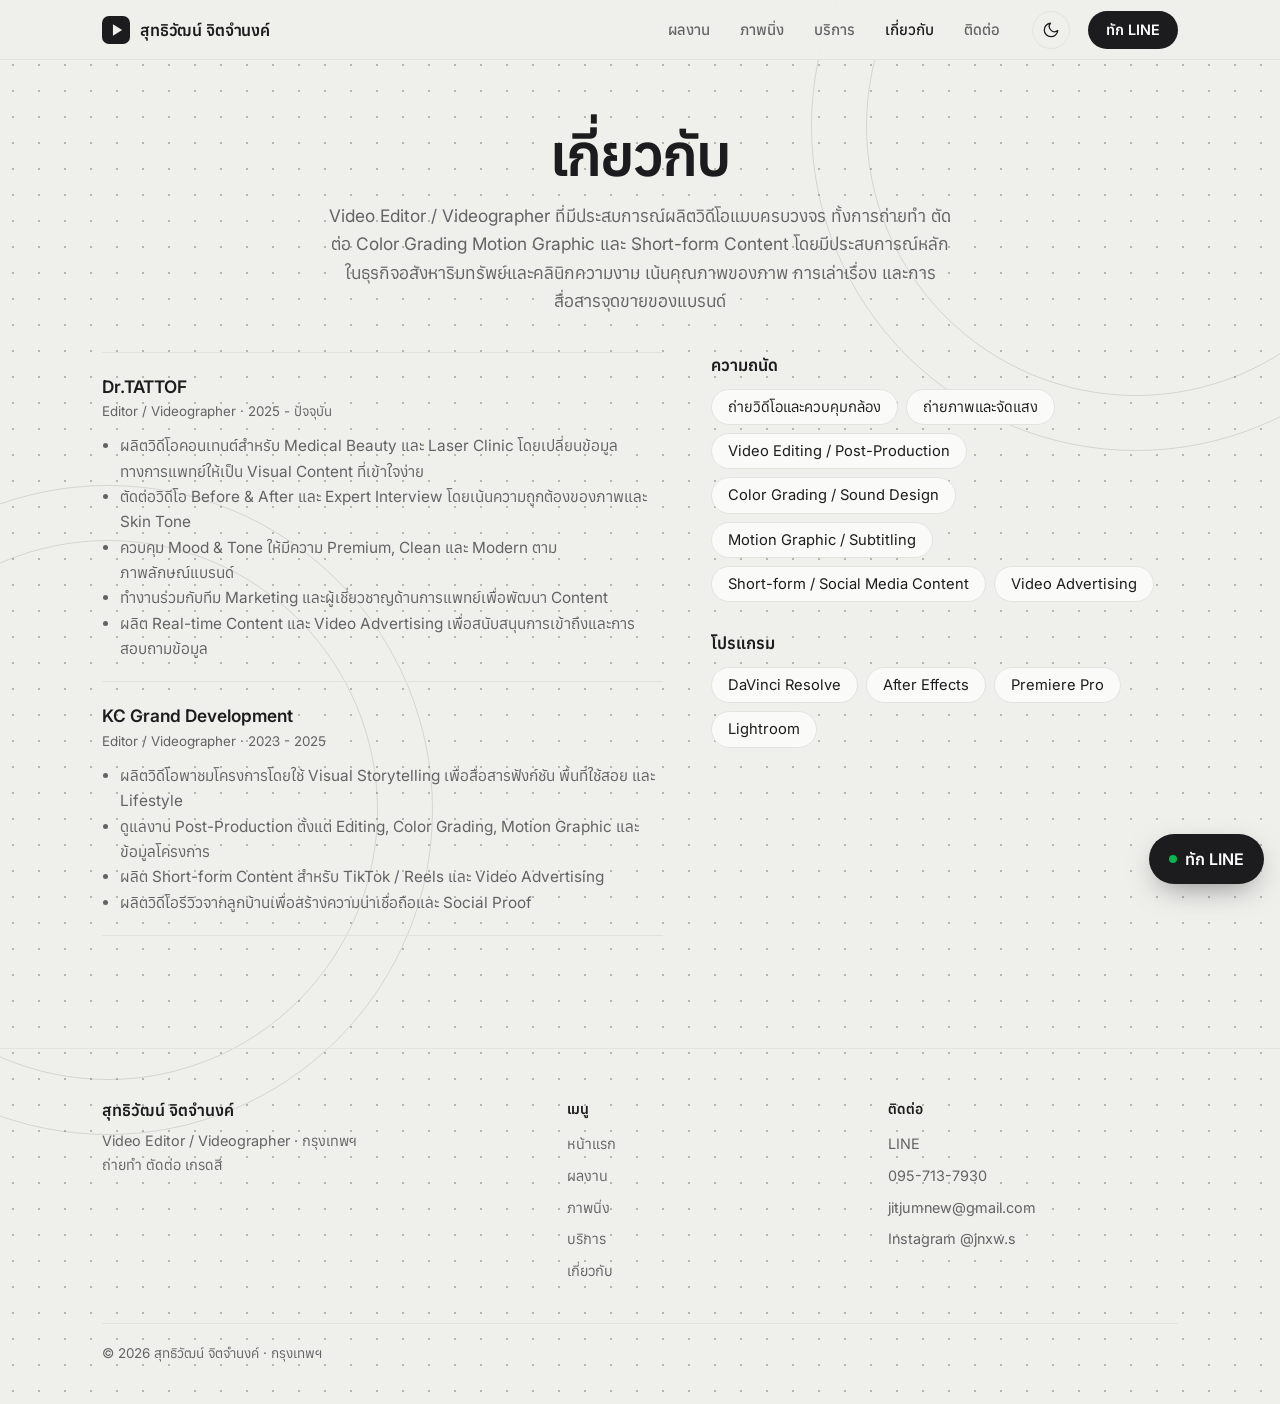
==== about.html @ de0fff1b "Add files via upload" ====
<!DOCTYPE html>
<html lang="th">
<head>
<meta charset="utf-8">
<script>(function(){try{var t=localStorage.getItem("jnew-theme");if(t!=="light"&&t!=="dark")t=matchMedia("(prefers-color-scheme:dark)").matches?"dark":"light";document.documentElement.setAttribute("data-theme",t)}catch(e){}})()</script>
<meta name="theme-color" content="#efefec">
<meta name="color-scheme" content="light dark">
<meta name="viewport" content="width=device-width, initial-scale=1, viewport-fit=cover">
<meta name="description" content="ประสบการณ์ทำงาน ความถนัด และโปรแกรมที่ใช้ของสุทธิวัฒน์ จิตจำนงค์ Video Editor / Videographer">
<link rel="canonical" href="https://jnewst.github.io/jnewst/about.html">
<meta property="og:type" content="website">
<meta property="og:locale" content="th_TH">
<meta property="og:site_name" content="สุทธิวัฒน์ จิตจำนงค์">
<meta property="og:title" content="เกี่ยวกับ | JNEW Portfolio">
<meta property="og:description" content="ประสบการณ์ ซอฟต์แวร์ และความถนัดของสุทธิวัฒน์ จิตจำนงค์">
<meta property="og:url" content="https://jnewst.github.io/jnewst/about.html">
<meta property="og:image" content="https://jnewst.github.io/jnewst/og-v3.jpg">
<meta property="og:image:width" content="1200">
<meta property="og:image:height" content="630">
<meta property="og:image:type" content="image/jpeg">
<meta property="og:image:alt" content="สุทธิวัฒน์ จิตจำนงค์ Video Editor / Videographer รับถ่ายทำ ตัดต่อ เกรดสี">
<meta name="twitter:card" content="summary_large_image">
<meta name="twitter:title" content="เกี่ยวกับ | JNEW Portfolio">
<meta name="twitter:description" content="ประสบการณ์ ซอฟต์แวร์ และความถนัดของสุทธิวัฒน์ จิตจำนงค์">
<meta name="twitter:image" content="https://jnewst.github.io/jnewst/og-v3.jpg">
<link rel="icon" href="data:image/svg+xml,%3Csvg xmlns='http://www.w3.org/2000/svg' viewBox='0 0 64 64'%3E%3Crect width='64' height='64' rx='14' fill='%230b0b0b'/%3E%3Cpolygon points='25,19 25,45 46,32' fill='%23fff'/%3E%3C/svg%3E">
<title>เกี่ยวกับ | JNEW Portfolio</title>
<link rel="stylesheet" href="https://fonts.googleapis.com/css2?family=Inter:wght@400;500;600;700&family=Anuphan:wght@300;400;500;600;700&display=swap">
<link rel="stylesheet" href="style.css?v=20261117-4">
</head>
<body>
<a class="skip" href="#main">ข้ามไปเนื้อหาหลัก</a>
<header class="top" id="top"><div class="bar"><a class="brand" href="index.html" aria-label="หน้าแรก"><svg viewBox="0 0 64 64" aria-hidden="true"><rect width="64" height="64" rx="16" fill="#0b0b0b"/><polygon points="25,19 25,45 46,32" fill="#fff"/></svg><span><b>สุทธิวัฒน์ จิตจำนงค์</b></span></a><nav id="menu" aria-label="เมนูหลัก"><a href="works.html">ผลงาน</a><a href="photos.html" id="navphotos">ภาพนิ่ง</a><a href="services.html">บริการ</a><a href="about.html" aria-current="page">เกี่ยวกับ</a><a href="contact.html">ติดต่อ</a></nav><button class="tgl" type="button" aria-label="เปลี่ยนเป็นโหมดมืด"><svg class="i-sun" viewBox="0 0 24 24" aria-hidden="true"><circle cx="12" cy="12" r="4"/><path d="M12 2v2M12 20v2M4.9 4.9l1.4 1.4M17.7 17.7l1.4 1.4M2 12h2M20 12h2M4.9 19.1l1.4-1.4M17.7 6.3l1.4-1.4"/></svg><svg class="i-moon" viewBox="0 0 24 24" aria-hidden="true"><path d="M21 12.8A9 9 0 1 1 11.2 3a7 7 0 0 0 9.8 9.8z"/></svg></button><a class="cta" href="https://line.me/ti/p/kPOHMV6HEb" target="_blank" rel="noopener">ทัก LINE</a><button class="mbtn" type="button" aria-label="เมนู" aria-expanded="false" aria-controls="menu"><i></i><i></i></button></div></header>
<main class="wrap" id="main">
<section class="pg">
  <h1 class="ph">เกี่ยวกับ</h1>
  <p class="sub">Video Editor / Videographer ที่มีประสบการณ์ผลิตวิดีโอแบบครบวงจร ทั้งการถ่ายทำ ตัดต่อ Color Grading Motion Graphic และ Short-form Content โดยมีประสบการณ์หลักในธุรกิจอสังหาริมทรัพย์และคลินิกความงาม เน้นคุณภาพของภาพ การเล่าเรื่อง และการสื่อสาร<span class="nw">จุดขายของแบรนด์</span></p>
  <div class="about">
    <div>
      <div class="job"><b>Dr.TATTOF</b><small>Editor / Videographer · 2025 - ปัจจุบัน</small>
        <ul><li>ผลิตวิดีโอคอนเทนต์สำหรับ Medical Beauty และ Laser Clinic โดยเปลี่ยนข้อมูลทางการแพทย์ให้เป็น Visual Content ที่เข้าใจง่าย</li><li>ตัดต่อวิดีโอ Before &amp; After และ Expert Interview โดยเน้นความถูกต้องของภาพและ Skin Tone</li><li>ควบคุม Mood &amp; Tone ให้มีความ Premium, Clean และ Modern ตาม<span class="nw">ภาพลักษณ์แบรนด์</span></li><li>ทำงานร่วมกับทีม Marketing และผู้เชี่ยวชาญด้านการแพทย์เพื่อพัฒนา Content</li><li>ผลิต Real-time Content และ Video Advertising เพื่อสนับสนุนการเข้าถึงและการสอบถามข้อมูล</li></ul></div>
      <div class="job"><b>KC Grand Development</b><small>Editor / Videographer · 2023 - 2025</small>
        <ul><li>ผลิตวิดีโอพาชมโครงการโดยใช้ Visual Storytelling เพื่อสื่อสารฟังก์ชัน พื้นที่ใช้สอย และ Lifestyle</li><li>ดูแลงาน Post-Production ตั้งแต่ Editing, Color Grading, Motion Graphic และข้อมูลโครงการ</li><li>ผลิต Short-form Content สำหรับ TikTok / Reels และ Video Advertising</li><li>ผลิตวิดีโอรีวิวจากลูกบ้านเพื่อสร้างความน่าเชื่อถือและ Social Proof</li></ul></div>
    </div>
    <div>
      <h3>ความถนัด</h3>
      <div class="tools"><span>ถ่ายวิดีโอและควบคุมกล้อง</span><span>ถ่ายภาพและจัดแสง</span><span>Video Editing / Post-Production</span><span>Color Grading / Sound Design</span><span>Motion Graphic / Subtitling</span><span>Short-form / Social Media Content</span><span>Video Advertising</span></div>
      <h3>โปรแกรม</h3>
      <div class="tools"><span>DaVinci Resolve</span><span>After Effects</span><span>Premiere Pro</span><span>Lightroom</span></div>
    </div>
  </div>
</section>
</main>
<footer class="ft"><div class="wrap"><div class="fgrid"><div><b>สุทธิวัฒน์ จิตจำนงค์</b><p>Video Editor / Videographer · กรุงเทพฯ<br>ถ่ายทำ ตัดต่อ เกรดสี</p></div><div><h4>เมนู</h4><a href="index.html">หน้าแรก</a><a href="works.html">ผลงาน</a><a href="photos.html">ภาพนิ่ง</a><a href="services.html">บริการ</a><a href="about.html">เกี่ยวกับ</a></div><div><h4>ติดต่อ</h4><a href="https://line.me/ti/p/kPOHMV6HEb" target="_blank" rel="noopener">LINE</a><a href="tel:+66957137930">095-713-7930</a><a href="mailto:jitjumnew@gmail.com">jitjumnew@gmail.com</a><a href="https://www.instagram.com/jnxw.s?psln=MWlkempwNTc1dDA4Mw==" target="_blank" rel="noopener">Instagram @jnxw.s</a></div></div><p class="fine">© 2026 สุทธิวัฒน์ จิตจำนงค์ · กรุงเทพฯ</p></div></footer>
<a class="linefab" href="https://line.me/ti/p/kPOHMV6HEb" target="_blank" rel="noopener" aria-label="ทักทาง LINE">ทัก LINE</a>
<script src="site.js?v=20261117-4"></script>
</body>
</html>
---- style.css ----
/* base + dialogs + cards (from original) */
.card .badge{position:absolute;right:8px;bottom:8px;z-index:1;font-size:.8rem;background:rgba(0,0,0,.6);border:1px solid rgba(255,255,255,.35);border-radius:99px;padding:1px 10px;color:#fff}
.adlg{position:fixed;inset:0;width:100vw;max-width:none;height:100vh;height:100dvh;max-height:none;margin:0;padding:0;border:0;border-radius:0;background:transparent;color:var(--ink);overflow:hidden;--ease:cubic-bezier(.32,.72,0,1)}
.adlg::backdrop{background:transparent}
.adlg .ablur{position:absolute;inset:0;background:rgba(11,11,11,.55);opacity:0;-webkit-backdrop-filter:blur(0);backdrop-filter:blur(0);transition:opacity .45s ease,-webkit-backdrop-filter .5s ease,backdrop-filter .5s ease}
.adlg.in .ablur{opacity:1;-webkit-backdrop-filter:blur(30px) saturate(1.3);backdrop-filter:blur(30px) saturate(1.3)}
.adlg .awrap{position:absolute;inset:0;display:flex;flex-direction:column;align-items:center;justify-content:center;gap:14px;padding:max(24px,env(safe-area-inset-top)) 12px 24px}
.adlg .ahead{text-align:center;color:#fff;max-width:92vw;opacity:0;transform:translateY(10px);transition:opacity .4s ease .12s,transform .55s var(--ease) .12s}
.adlg.in .ahead{opacity:1;transform:none}
.adlg .ahead b{display:block;font-size:1.5rem;font-weight:600;line-height:1.3;text-shadow:0 2px 16px #0009;overflow-wrap:anywhere}
.adlg .ahead small{display:block;color:#bdbdbd;font-size:.9rem}
.adlg .aslot{width:min(920px,92vw)}
.adlg .apanel{position:relative;overflow:hidden;border-radius:30px;background:rgba(32,32,32,.55);-webkit-backdrop-filter:blur(30px);backdrop-filter:blur(30px);border:1px solid rgba(255,255,255,.16);box-shadow:0 30px 80px -20px #000c,inset 0 1px 0 #ffffff30}
.adlg .apanel.fly{position:fixed;margin:0;transition:left .55s var(--ease),top .55s var(--ease),width .55s var(--ease),height .55s var(--ease),border-radius .55s var(--ease)}
.adlg .acover{position:absolute;inset:0;width:100%;height:100%;object-fit:cover;pointer-events:none;transition:opacity .45s ease}
.adlg.in .acover{opacity:0}
.adlg .agrid{position:relative;max-height:calc(100vh - 170px);max-height:calc(100dvh - 170px);overflow:auto;overscroll-behavior:contain;padding:16px;display:flex;flex-wrap:wrap;align-content:flex-start;gap:10px;--h:150px;opacity:0;transition:opacity .35s ease .2s}
.adlg.in .agrid{opacity:1}
@media(min-width:720px){.adlg .agrid{--h:210px}}
.adlg .agrid::after{content:"";flex:100 1 0}
.adlg .agrid button{padding:0;border:0;border-radius:14px;overflow:hidden;aspect-ratio:var(--r,1);flex:var(--r,1) 1 calc(var(--r,1)*var(--h,150px));min-width:0;cursor:pointer;background:#1c1c1c;opacity:0;transform:scale(.82);transition:opacity .4s ease,transform .55s var(--ease);transition-delay:calc(var(--i,0)*24ms + 240ms)}
.adlg.in .agrid button{opacity:1;transform:none}
.adlg.in .agrid button:hover{transform:scale(1.04);transition-delay:0s}
.adlg .agrid img{display:block;width:100%;height:100%;object-fit:cover}
.card.album:active{transform:scale(.97)}
.card:active{transform:scale(.97)}
.vdlg .apanel{width:100%;height:100%;background:#000}
.vdlg .vplayer{position:absolute;inset:0;opacity:0;transition:opacity .25s ease}
.vdlg.in .vplayer{opacity:1;transition:opacity .4s ease .4s}
.vdlg .vplayer iframe{position:absolute;left:50%;top:50%;width:var(--pw);height:var(--ph);transform:translate(-50%,-50%);border:0;background:#000}
.vdlg .vext{color:#bdbdbd;font-size:.85rem;text-decoration:none;opacity:0;transition:opacity .3s ease}
.vdlg.in .vext{opacity:1;transition:opacity .4s ease .5s}
@media(prefers-reduced-motion:reduce){.adlg *{transition-duration:.01ms!important;transition-delay:0s!important}}
#pprev,#pnext{top:50%;transform:translateY(-50%);right:auto;left:8px;font-size:1.3rem;padding:0 14px}
#pnext{left:auto;right:8px}
#pdlg{width:auto;max-width:94vw;background:transparent}
#pdlg img{display:block;max-width:94vw;max-height:88vh;margin:auto;border-radius:6px}
.card .poster{position:relative;aspect-ratio:9/16;overflow:hidden;display:grid;place-items:center;transition:filter .2s}
.card.h .poster{aspect-ratio:16/9}
.card .poster img{position:absolute;inset:0;width:100%;height:100%;object-fit:cover}
.card .play{position:relative;z-index:1;width:46px;height:46px;border-radius:50%;background:rgba(0,0,0,.5);border:1px solid rgba(255,255,255,.5);display:grid;place-items:center;font-size:1rem;padding-left:3px}
.card:hover .poster{filter:brightness(1.3)}
dialog{border:0;padding:0;background:#000;width:min(960px,94vw);border-radius:6px;position:fixed}
dialog::backdrop{background:rgba(11,11,11,.85)}
dialog .box{aspect-ratio:16/9;display:grid;place-items:center;color:#fff;text-align:center;padding:20px}
dialog .box.v{aspect-ratio:9/16;max-height:88vh;padding:0}
dialog iframe{width:100%;height:100%;border:0}
dialog>button{position:absolute;top:8px;right:8px;font:inherit;background:#fff;color:#000;border:0;border-radius:4px;padding:2px 12px;cursor:pointer;z-index:2}
.card .poster img{transition:opacity .5s ease}
.linefab{position:fixed;right:max(16px,env(safe-area-inset-right,0px));bottom:calc(16px + env(safe-area-inset-bottom,0px));z-index:40;display:inline-flex;align-items:center;gap:8px;padding:11px 20px;border-radius:99px;background:#06c755;color:#fff;font-weight:600;text-decoration:none;box-shadow:0 10px 30px -8px #06c755aa,0 4px 14px #0008;transition:transform .3s ease,box-shadow .3s ease}
.linefab::before{content:"";width:9px;height:9px;border-radius:50%;background:#fff;opacity:.9}
@media(hover:hover){.linefab:hover{transform:translateY(-3px);box-shadow:0 14px 36px -8px #06c755cc,0 4px 14px #0008}}
.js section.rv{opacity:0;transform:translateY(22px);transition:opacity .8s ease,transform .8s cubic-bezier(.32,.72,0,1)}
.js section.rv.vis{opacity:1;transform:none}
@media(prefers-reduced-motion:reduce){.reel2 .rt,.card .poster.sk::after{animation:none}.js section.rv{opacity:1;transform:none;transition:none}}
.adlg{color:#f5f5f5}
/* ===== Mobbin-style: monochrome canvas, black pills, soft cards ===== */
:root{--bg:#efefec;--soft:#fafaf8;--ink:#1c1c1e;--mute:#636366;--line:#e2e2df;--on-ink:#fff;--glass:rgba(239,239,236,.85);--hover:#e6e6e2;--bd:#d6d6d6;--tilebd:#cecec8;--tilebdh:#c85a32;--bw:1.5px;--tileshadow:0 6px 24px -8px rgba(0,0,0,.07);--dot:#b5b5ae;--dotr:1.25px;--dots:26px;--ring:rgba(28,28,30,.12);--g:#7d7d78;--accent:#c85a32;--ease:cubic-bezier(.32,.72,0,1);color-scheme:light}
:root[data-theme=dark]{--bg:#111113;--soft:#1c1c1f;--ink:#f2f2f5;--mute:#9e9ea4;--line:#2e2e32;--on-ink:#111113;--glass:rgba(17,17,19,.85);--hover:#252529;--bd:#3a3a3f;--tilebd:#2e2e32;--tilebdh:#4a4a50;--tileshadow:0 1px 2px rgba(0,0,0,.35);--dot:rgba(255,255,255,.07);--dotr:1px;--dots:28px;--bw:1px;--accent:#e0714a;--ring:rgba(255,255,255,.08);--g:#6f6f76;color-scheme:dark}
.adlg,dialog{--ink:#f5f5f5;--mute:#a3a3a3;--line:#2a2a2a;--panel:#141414}
*,*::before,*::after{box-sizing:border-box}
html{scroll-behavior:smooth;-webkit-text-size-adjust:100%}
body{margin:0;background-color:var(--bg);background-image:radial-gradient(circle,var(--dot) var(--dotr),transparent calc(var(--dotr) + .3px));background-size:var(--dots) var(--dots);color:var(--ink);font-family:"Inter","Anuphan",-apple-system,BlinkMacSystemFont,"Segoe UI","Anuphan",system-ui,sans-serif;line-height:1.65;overflow-x:clip;-webkit-font-smoothing:antialiased}
a{color:inherit}
:focus-visible{outline:2px solid var(--ink);outline-offset:3px;border-radius:8px}
.wrap{max-width:1120px;margin:0 auto;padding:0 22px}
.skip{position:absolute;left:-999px;top:8px;z-index:100;background:#000;color:#fff;padding:8px 14px;border-radius:8px}
.skip:focus{left:12px}
/* header */
header.top{position:sticky;top:0;z-index:50}
header.top::before{content:"";position:absolute;inset:0;background:var(--glass);-webkit-backdrop-filter:saturate(180%) blur(16px);backdrop-filter:saturate(180%) blur(16px);border-bottom:1px solid var(--line)}
.bar{position:relative;display:flex;align-items:center;gap:18px;max-width:1120px;height:60px;margin:0 auto;padding:0 22px}
.brand{display:flex;align-items:center;gap:10px;text-decoration:none;white-space:nowrap}
.brand svg{width:28px;height:28px;flex:none}
.brand b{font-size:1rem;font-weight:600;letter-spacing:-.01em}
.brand small{display:none}
header.top nav{display:flex;gap:2px;margin-left:auto}
header.top nav a{padding:8px 14px;border-radius:999px;text-decoration:none;color:var(--mute);font-size:.93rem;font-weight:500;transition:color .2s ease,background .2s ease}
header.top nav a:hover{color:var(--ink);background:var(--soft)}
header.top nav a[aria-current]{color:var(--ink)}
.cta{display:inline-flex;align-items:center;min-height:38px;padding:4px 18px;border-radius:999px;background:var(--ink);color:var(--on-ink);text-decoration:none;font-size:.9rem;font-weight:600;transition:transform .3s var(--ease),box-shadow .3s ease}
.mbtn{display:none;position:relative;width:44px;height:44px;margin-right:-10px;background:none;border:0;cursor:pointer}
.mbtn i{position:absolute;left:13px;right:13px;top:19px;height:1.5px;border-radius:2px;background:var(--ink);transition:transform .35s var(--ease),top .35s var(--ease)}
.mbtn i+i{top:25px}
header.top.open .mbtn i{top:22px;transform:rotate(45deg)}
header.top.open .mbtn i+i{transform:rotate(-45deg)}
@media(max-width:720px){
 .bar{height:54px;padding:0 16px}
 .cta{display:none}
 .mbtn{display:block;margin-left:auto}
 header.top nav{position:absolute;left:0;right:0;top:100%;display:none;flex-direction:column;gap:0;margin:0;padding:6px 22px 22px;background:var(--bg);-webkit-backdrop-filter:blur(16px);backdrop-filter:blur(16px);border-bottom:1px solid var(--line);max-height:calc(100vh - 54px);max-height:calc(100dvh - 54px);overflow:auto}
 header.top.open nav{display:flex}
 header.top nav a{padding:15px 0;border-radius:0;border-bottom:1px solid var(--line);font-size:1.3rem;font-weight:600;color:var(--ink)}
 header.top nav a:hover{background:none}
}
@media(min-width:721px){.linefab{display:none}}
/* type + buttons */
h1{font-size:clamp(2.5rem,7vw,5rem);line-height:1.25;text-wrap:balance;margin:0 0 18px;font-weight:600;letter-spacing:-.035em}
h1.ph{font-size:clamp(2.2rem,5.5vw,3.6rem);margin:0 0 10px;text-align:center}
h2{font-size:clamp(1.8rem,4.4vw,3rem);line-height:1.3;margin:0 0 12px;font-weight:600;letter-spacing:-.03em;text-align:center;text-wrap:balance}
h2 .g{color:var(--g)}
h3{font-size:1.02rem;font-weight:600;margin:0 0 10px}
.sub{color:var(--mute);margin:0 auto 36px;max-width:40em;font-size:1.08rem;text-align:center}
.lead{max-width:30em;margin:0 auto 28px;color:var(--mute);font-size:1.2rem}
.btn{display:inline-flex;align-items:center;justify-content:center;min-height:48px;padding:10px 26px;border-radius:999px;text-decoration:none;font-weight:600;font-size:1rem;background:var(--ink);color:var(--on-ink);border:1px solid var(--ink);margin:0 5px 10px;transition:transform .3s var(--ease),box-shadow .3s ease,background .2s ease}
.btn.o{background:transparent;color:var(--ink);border-color:var(--bd)}
.btn.o::after{content:none}
.lnk{display:inline-flex;align-items:center;min-height:48px;font-weight:600;text-decoration:underline;text-underline-offset:4px;margin:0 8px 10px}
section{position:relative;padding:72px 0 8px}
.pg{padding-top:60px}
/* home */
.hero{text-align:center;padding:84px 22px 8px}
.tiles{display:grid;gap:14px;grid-template-columns:1fr;margin-top:40px}
@media(min-width:720px){.tiles{grid-template-columns:repeat(2,1fr)}}
.tile{position:relative;display:flex;flex-direction:column;min-height:240px;padding:30px;border-radius:28px;background:var(--soft);text-decoration:none;transition:transform .45s var(--ease),background .25s ease}
.tile small{font-weight:500;font-size:.88rem;color:var(--mute)}
.tile b{font-size:clamp(1.4rem,3vw,1.9rem);line-height:1.35;font-weight:600;letter-spacing:-.02em;margin:6px 0 8px;max-width:14em}
.tile span{color:var(--mute);max-width:30em}
.tile i{position:absolute;top:22px;right:22px;width:40px;height:40px;border-radius:50%;background:var(--bg);display:grid;place-items:center;font-style:normal;transition:background .25s ease,color .25s ease,transform .35s var(--ease)}
.stats{display:grid;grid-template-columns:repeat(2,minmax(0,1fr));gap:28px 16px;margin-top:80px;padding-top:32px;border-top:1px solid var(--line)}
@media(min-width:720px){.stats{grid-template-columns:repeat(4,minmax(0,1fr))}}
.num{display:block;font-size:clamp(2.4rem,5vw,3.6rem);line-height:1.15;font-weight:600;font-variant-numeric:tabular-nums;letter-spacing:-.04em}
.stats small{display:block;color:var(--mute);font-size:.9rem;line-height:1.5}
.band{padding:96px 0 0}
.dark{background:var(--ink);color:#fff;border-radius:32px;padding:72px 24px;text-align:center}
.dark h2{color:#fff;margin-bottom:10px}
.dark p{color:#a3a3a3;margin:0 auto 28px;font-size:1.1rem}
.dark .btn{background:#fff;color:var(--ink);border-color:#fff}
.dark .btn.o{background:transparent;color:#fff;border-color:#4a4a4a}
/* filters, quick tags, cards */
.quick{display:flex;flex-wrap:wrap;justify-content:center;align-items:center;gap:8px;margin:0 auto 14px}
.quick small{width:100%;text-align:center;color:var(--mute);font-size:.82rem}
.quick button,.filters button{font:inherit;font-size:.92rem;font-weight:500;min-height:40px;padding:6px 16px;border-radius:999px;border:1px solid var(--line);background:var(--soft);color:var(--ink);cursor:pointer;white-space:nowrap;transition:background .2s ease,color .2s ease,border-color .2s ease,transform .3s var(--ease)}
.quick button b{margin-left:7px;font-size:.78rem;font-weight:600;color:var(--mute)}
.quick button:hover,.filters button:hover{border-color:var(--ink)}
.quick button[aria-pressed=true],.filters button[aria-pressed=true]{background:var(--ink);border-color:var(--ink);color:var(--on-ink)}
.quick button[aria-pressed=true] b{color:#bdbdbd}
.filters{display:flex;gap:8px;width:max-content;max-width:100%;margin:0 auto 36px;padding:2px;overflow-x:auto;scrollbar-width:none;background:none;border-radius:0}
.filters::-webkit-scrollbar{display:none}
.filters button{flex:none;background:var(--soft)}
.grid{display:grid;grid-template-columns:repeat(2,minmax(0,1fr));gap:28px 14px}
@media(min-width:560px){.grid{grid-template-columns:repeat(3,minmax(0,1fr))}}
@media(min-width:900px){.grid{grid-template-columns:repeat(4,minmax(0,1fr));gap:32px 18px}}
.grid.hz{grid-template-columns:repeat(auto-fit,minmax(280px,1fr));margin-top:32px}
.grid:empty{display:none}
.grid:empty+.grid.hz{margin-top:0}
.card{display:flex;flex-direction:column;background:none;border:0;padding:0;border-radius:0;overflow:visible;text-align:left;cursor:pointer;font:inherit;color:inherit;box-shadow:none;transition:transform .45s var(--ease)}
.card .poster{position:relative;display:grid;place-items:center;aspect-ratio:9/16;border-radius:18px;overflow:hidden;border:1px solid rgba(0,0,0,.07);transition:box-shadow .45s ease}
.card.h .poster{aspect-ratio:16/9}
.card.album .poster{aspect-ratio:4/3}
.card .poster img{position:absolute;inset:0;width:100%;height:100%;object-fit:cover;transition:transform .7s var(--ease),opacity .5s ease}
.card .play{position:relative;z-index:1;width:44px;height:44px;border-radius:50%;background:rgba(255,255,255,.28);-webkit-backdrop-filter:blur(10px);backdrop-filter:blur(10px);border:1px solid rgba(255,255,255,.6);display:grid;place-items:center;font-size:.95rem;padding-left:3px;color:#fff}
.card .badge{position:absolute;right:8px;bottom:8px;z-index:1;font-size:.78rem;background:rgba(0,0,0,.5);border-radius:99px;padding:1px 10px;color:#fff}
.card .t{padding:10px 2px 0;flex:1}
.card .cat{display:block;font-size:.78rem;color:var(--mute);font-weight:500;margin-bottom:1px}
.card b{display:block;font-size:.95rem;font-weight:600;line-height:1.4;overflow-wrap:anywhere}
.card p{margin:2px 0 0;color:var(--mute);font-size:.88rem}
.card:active{transform:scale(.98)}
/* services / about / contact */
.svc{display:grid;gap:14px;grid-template-columns:repeat(auto-fit,minmax(240px,1fr))}
.svc>div{padding:28px;border-radius:26px;background:var(--soft);border:1px solid var(--tilebd);transition:transform .45s var(--ease),border-color .25s ease}
.svc .ic{display:block;width:44px;height:44px;margin-bottom:18px;padding:10px;border-radius:14px;background:var(--ink);color:var(--on-ink);fill:none;stroke:currentColor;stroke-width:1.7;stroke-linecap:round;stroke-linejoin:round}
.svc b{display:block;margin-bottom:4px;font-size:1.15rem;font-weight:600}
.svc p{margin:0;color:var(--mute);font-size:.96rem}
.steps{display:grid;gap:12px;grid-template-columns:repeat(auto-fit,minmax(180px,1fr))}
.steps>div{padding:22px;border-radius:22px;background:var(--soft)}
.steps small{display:inline-grid;place-items:center;width:30px;height:30px;margin-bottom:12px;border-radius:50%;background:var(--ink);color:var(--on-ink);font-size:.85rem;font-weight:600}
.steps b{display:block;font-weight:600}
.steps p{margin:4px 0 0;color:var(--mute);font-size:.93rem}
.about{display:grid;grid-template-columns:1.2fr 1fr;gap:48px}
@media(max-width:720px){.about{grid-template-columns:1fr;gap:28px}}
.job{padding:20px 0;border-bottom:1px solid var(--line)}
.job:first-child{border-top:1px solid var(--line)}
.job b{font-size:1.08rem;font-weight:600}
.job small{color:var(--mute);display:block}
.job ul{margin:10px 0 0;padding-left:18px;color:var(--mute);font-size:.96rem}
.tools{display:flex;flex-wrap:wrap;gap:8px;margin:0 0 28px}
.tools span{padding:5px 16px;border-radius:99px;font-size:.92rem;background:var(--soft);border:1px solid var(--line)}
.ctg{display:grid;gap:14px;grid-template-columns:repeat(auto-fit,minmax(240px,1fr))}
.ct{position:relative;display:flex;flex-direction:column;min-height:140px;padding:26px;border-radius:26px;background:var(--soft);text-decoration:none;transition:transform .45s var(--ease),background .25s ease}
.ct::after{content:"↗";position:absolute;top:20px;right:20px;width:36px;height:36px;border-radius:50%;background:var(--bg);display:grid;place-items:center;font-size:.95rem}
.ct small{color:var(--mute);font-weight:500}
.ct b{font-size:1.25rem;font-weight:600;margin-top:auto;overflow-wrap:anywhere}
/* footer + fab */
footer.ft{margin-top:104px;padding:48px 0 40px;border-top:1px solid var(--line);color:var(--mute);font-size:.9rem}
.fgrid{display:grid;gap:30px;grid-template-columns:1fr}
@media(min-width:720px){.fgrid{grid-template-columns:1.5fr 1fr 1fr}}
.fgrid b{color:var(--ink);font-size:1rem;font-weight:600}
.fgrid p{margin:6px 0 0}
.fgrid h4{margin:0 0 8px;color:var(--ink);font-size:.88rem;font-weight:600}
.fgrid a{display:block;padding:4px 0;text-decoration:none}
.fgrid a:hover{color:var(--ink);text-decoration:underline}
.fine{margin:36px 0 0;padding-top:18px;border-top:1px solid var(--line);font-size:.84rem}
.linefab{position:fixed;right:max(16px,env(safe-area-inset-right,0px));bottom:calc(16px + env(safe-area-inset-bottom,0px));z-index:40;display:inline-flex;align-items:center;gap:8px;padding:12px 20px;border-radius:99px;background:var(--ink);color:var(--on-ink);font-weight:600;text-decoration:none;box-shadow:0 10px 30px -10px rgba(0,0,0,.5)}
.linefab::before{content:"";width:8px;height:8px;border-radius:50%;background:#06c755}
/* video share + toast */
.vdlg .apanel{background:#000}
.vdlg .vplayer{position:absolute;inset:0;opacity:0;transition:opacity .25s ease}
.vdlg.in .vplayer{opacity:1;transition:opacity .4s ease .4s}
.vdlg .vplayer iframe{position:absolute;left:50%;top:50%;width:var(--pw);height:var(--ph);transform:translate(-50%,-50%);border:0;background:#000}
.vdlg .vtools{display:flex;align-items:center;flex-wrap:wrap;justify-content:center;gap:10px 16px;opacity:0;transition:opacity .3s ease}
.vdlg.in .vtools{opacity:1;transition:opacity .4s ease .5s}
.vdlg .vext{color:#d4d4d4;font-size:.85rem;text-decoration:none;opacity:1;transition:none}
.vshare{font:inherit;font-size:.85rem;min-height:36px;padding:4px 16px;border-radius:999px;border:1px solid rgba(255,255,255,.4);background:rgba(255,255,255,.16);color:#fff;cursor:pointer;-webkit-backdrop-filter:blur(10px);backdrop-filter:blur(10px)}
.vshare:hover{background:rgba(255,255,255,.28)}
#toast{position:fixed;left:50%;bottom:calc(28px + env(safe-area-inset-bottom,0px));z-index:300;padding:10px 20px;border-radius:999px;background:rgba(11,11,11,.92);color:#fff;font-size:.9rem;transform:translate(-50%,16px);opacity:0;pointer-events:none;transition:opacity .3s ease,transform .4s var(--ease)}
#toast.on{opacity:1;transform:translate(-50%,0)}
/* hover + tap micro-interactions */
.cta:active,.btn:active,.linefab:active{transform:scale(.97)}
@media(hover:hover){
 .btn:not(.o):hover,.cta:hover{transform:translateY(-1px);box-shadow:0 10px 24px -10px rgba(0,0,0,.55)}
 .btn.o:hover{border-color:var(--ink)}
 .dark .btn:hover{box-shadow:0 10px 24px -10px rgba(255,255,255,.5)}
 .card:hover{transform:translateY(-3px)}
 .card:hover .poster{filter:none;box-shadow:0 22px 44px -22px rgba(0,0,0,.5)}
 .card:hover .poster img{transform:scale(1.04)}
 .tile:hover,.ct:hover{border-color:var(--tilebdh);transform:translateY(-3px)}
 .tile:hover i{background:var(--ink);color:var(--on-ink);transform:rotate(45deg)}
 .svc>div:hover{transform:translateY(-3px);border-color:var(--tilebdh)}
}
/* page transitions + reveal */
body{animation:pgin .45s ease backwards}
main{animation:rise .6s var(--ease) backwards}
@keyframes pgin{from{opacity:0}}
@keyframes rise{from{opacity:0;transform:translateY(12px)}}
html.leaving body{opacity:0;transition:opacity .22s ease}
.js section.rv{opacity:0;transform:translateY(22px);transition:opacity .8s ease,transform .8s var(--ease)}
.js section.rv.vis{opacity:1;transform:none}
@media(prefers-reduced-motion:reduce){html{scroll-behavior:auto}body,main,.card .poster.sk::after{animation:none}html.leaving body{opacity:1;transition:none}.js section.rv{opacity:1;transform:none;transition:none}.card,.tile,.ct,.btn,.cta,.svc>div{transition:none}}

/* ===== home: two-column vertical showcase + category tabs ===== */
#bycat .filters{margin-bottom:28px}
.hrow{display:flex;gap:16px;overflow-x:auto;scroll-snap-type:x proximity;padding:4px 2px 10px;scrollbar-width:none}
.hrow::-webkit-scrollbar{display:none}
.hrow .card{flex:0 0 clamp(150px,22vw,210px);scroll-snap-align:start;text-decoration:none}
.hrow .card.h{flex-basis:clamp(260px,34vw,380px)}
.more{text-align:center;margin:18px 0 0}
a.card{text-decoration:none}

/* ===== reel hint + clickable frames ===== */
/* ===== video modal nav ===== */
.vdlg .vnav{min-width:104px}
/* ===== quick contact ===== */
.ct::after{pointer-events:none}
.ct .ctl{display:flex;flex-direction:column;flex:1;min-width:0;text-decoration:none}
.ct .ctl::before{content:"";position:absolute;inset:0;border-radius:26px}
.cp{position:relative;z-index:2;align-self:flex-start;margin-top:14px;font:inherit;font-size:.85rem;font-weight:600;min-height:36px;padding:4px 16px;border-radius:999px;border:1px solid var(--bd);background:var(--soft);color:var(--ink);cursor:pointer;transition:border-color .2s ease,transform .3s var(--ease)}
.cp:hover{border-color:var(--ink)}
.cp:active{transform:scale(.96)}

/* ===== minimal home: static bento ===== */
.js section.rv{opacity:1!important;transform:none!important;transition:none!important}
#featured{padding-top:48px}
.bento{display:grid;grid-template-columns:repeat(2,minmax(0,1fr));gap:14px}
.bento .bi{grid-column:1/-1;display:flex;flex-direction:column;align-items:flex-start;justify-content:flex-end;padding:30px;border-radius:28px;background:var(--soft)}
.bento .bi h2{text-align:left;margin:0 0 10px;font-size:clamp(1.7rem,3.2vw,2.4rem)}
.bento .bi p{margin:0 0 22px;color:var(--mute);max-width:20em}
.bento .bi .btn{margin:0}
.bt{position:relative;display:block;aspect-ratio:9/16;border-radius:24px;overflow:hidden;background:var(--soft);border:1px solid rgba(0,0,0,.07);color:#fff;text-decoration:none}
.bt img{position:absolute;inset:0;width:100%;height:100%;object-fit:cover;transition:transform .7s var(--ease),opacity .5s ease}
.bt::after{content:"";position:absolute;left:0;right:0;bottom:0;height:45%;background:linear-gradient(transparent,rgba(0,0,0,.6));pointer-events:none}
.bt span{position:absolute;left:16px;right:16px;bottom:14px;z-index:1;font-size:.92rem;font-weight:600;line-height:1.4;overflow-wrap:anywhere}
.bt small{display:block;font-size:.76rem;font-weight:500;opacity:.85}
@media(hover:hover){.bt:hover img{transform:scale(1.03)}}
@media(min-width:600px){.bento{grid-template-columns:repeat(4,minmax(0,1fr))}}
@media(min-width:900px){.bento{grid-template-columns:1.25fr repeat(4,minmax(0,1fr))}.bento .bi{grid-column:auto}
 .tiles{grid-template-columns:repeat(3,minmax(0,1fr))}.tiles .tile:nth-child(1){grid-row:span 2}.tiles .tile:nth-child(4){grid-column:span 2}
 .hrow{display:grid;grid-template-columns:repeat(4,minmax(0,1fr));overflow:visible}.hrow:has(.card.h){grid-template-columns:repeat(3,minmax(0,1fr))}}
.vdlg .aslot.nav{transition:width .35s var(--ease),height .35s var(--ease)}
.vshare:disabled{opacity:.35;cursor:default}
p,.sub,.lead,.tile span,.stats small{text-wrap:pretty}
.nw{white-space:nowrap}

/* ===== soft neutral cards + dark mode ===== */
.tile,.ct,.bento .bi,.steps>div,.svc>div{border:var(--bw) solid var(--tilebd);box-shadow:var(--tileshadow)}
.tile,.ct{transition:transform .45s var(--ease),border-color .25s ease,background .25s ease}
.brand svg rect{fill:var(--ink)}.brand svg polygon{fill:var(--bg)}
body::before,body::after{content:"";position:fixed;z-index:-1;pointer-events:none;width:min(62vw,540px);aspect-ratio:1;border:1px solid var(--ring);border-radius:50%;outline:1px solid var(--ring);outline-offset:54px}
body::before{top:-16vmin;right:-14vmin}
body::after{bottom:-20vmin;left:-18vmin}
.tgl{display:inline-grid;place-items:center;flex:none;width:38px;height:38px;padding:0;border-radius:50%;border:1px solid var(--line);background:transparent;color:var(--ink);cursor:pointer;transition:background .2s ease,border-color .2s ease}
.tgl:hover{background:var(--hover);border-color:var(--bd)}
.tgl svg{width:18px;height:18px;fill:none;stroke:currentColor;stroke-width:1.7;stroke-linecap:round;stroke-linejoin:round}
.tgl .i-sun{display:none}
[data-theme=dark] .tgl .i-sun{display:block}[data-theme=dark] .tgl .i-moon{display:none}
@media(max-width:720px){.tgl{margin-left:auto}.tgl+.cta+.mbtn,.tgl+.mbtn{margin-left:4px}}
[data-theme=dark] .dark{background:var(--soft);border:1px solid var(--line)}
[data-theme=dark] .dark .btn{background:#f2f2f5;color:#111113;border-color:#f2f2f5}
[data-theme=dark] .dark .btn.o{background:transparent;color:#f2f2f5;border-color:#4a4a50}
[data-theme=dark] .card .poster{background:#1c1c1f!important}
[data-theme=dark] #toast{background:#2a2a2e;border:1px solid #3a3a3f}

/* ===== accent + bento tags + thai wrapping ===== */
.tile small,.ct small,.card .cat{color:var(--accent);font-weight:600}
.avail{display:inline-flex;align-items:center;gap:8px;margin:0 0 22px;padding:5px 14px;border:var(--bw) solid var(--tilebd);border-radius:99px;background:var(--soft);font-size:.88rem;font-weight:500}
.avail i{width:8px;height:8px;border-radius:50%;background:var(--accent)}
.tile .tags{display:flex;flex-wrap:wrap;gap:8px;margin-top:auto;padding:24px 56px 0 0}
.tile .tags span{padding:3px 12px;border:1px solid var(--tilebd);border-radius:99px;background:var(--bg);color:var(--ink);font-size:.85rem;max-width:none}
.tile .tags b{display:inline;margin:0 0 0 6px;max-width:none;color:var(--accent);font-size:inherit;font-weight:600;letter-spacing:0}
.tile b{text-wrap:balance}
.tile b .nw{color:inherit;max-width:none}

/* ===== smooth theme switch (class is only present for ~0.5s while toggling) ===== */
@property --dot{syntax:"<color>";inherits:true;initial-value:#b5b5ae}
html.theme-fx,html.theme-fx *,html.theme-fx *::before,html.theme-fx *::after{transition:background-color .4s ease,color .4s ease,border-color .4s ease,outline-color .4s ease,box-shadow .4s ease,fill .4s ease,stroke .4s ease,--dot .4s ease!important}
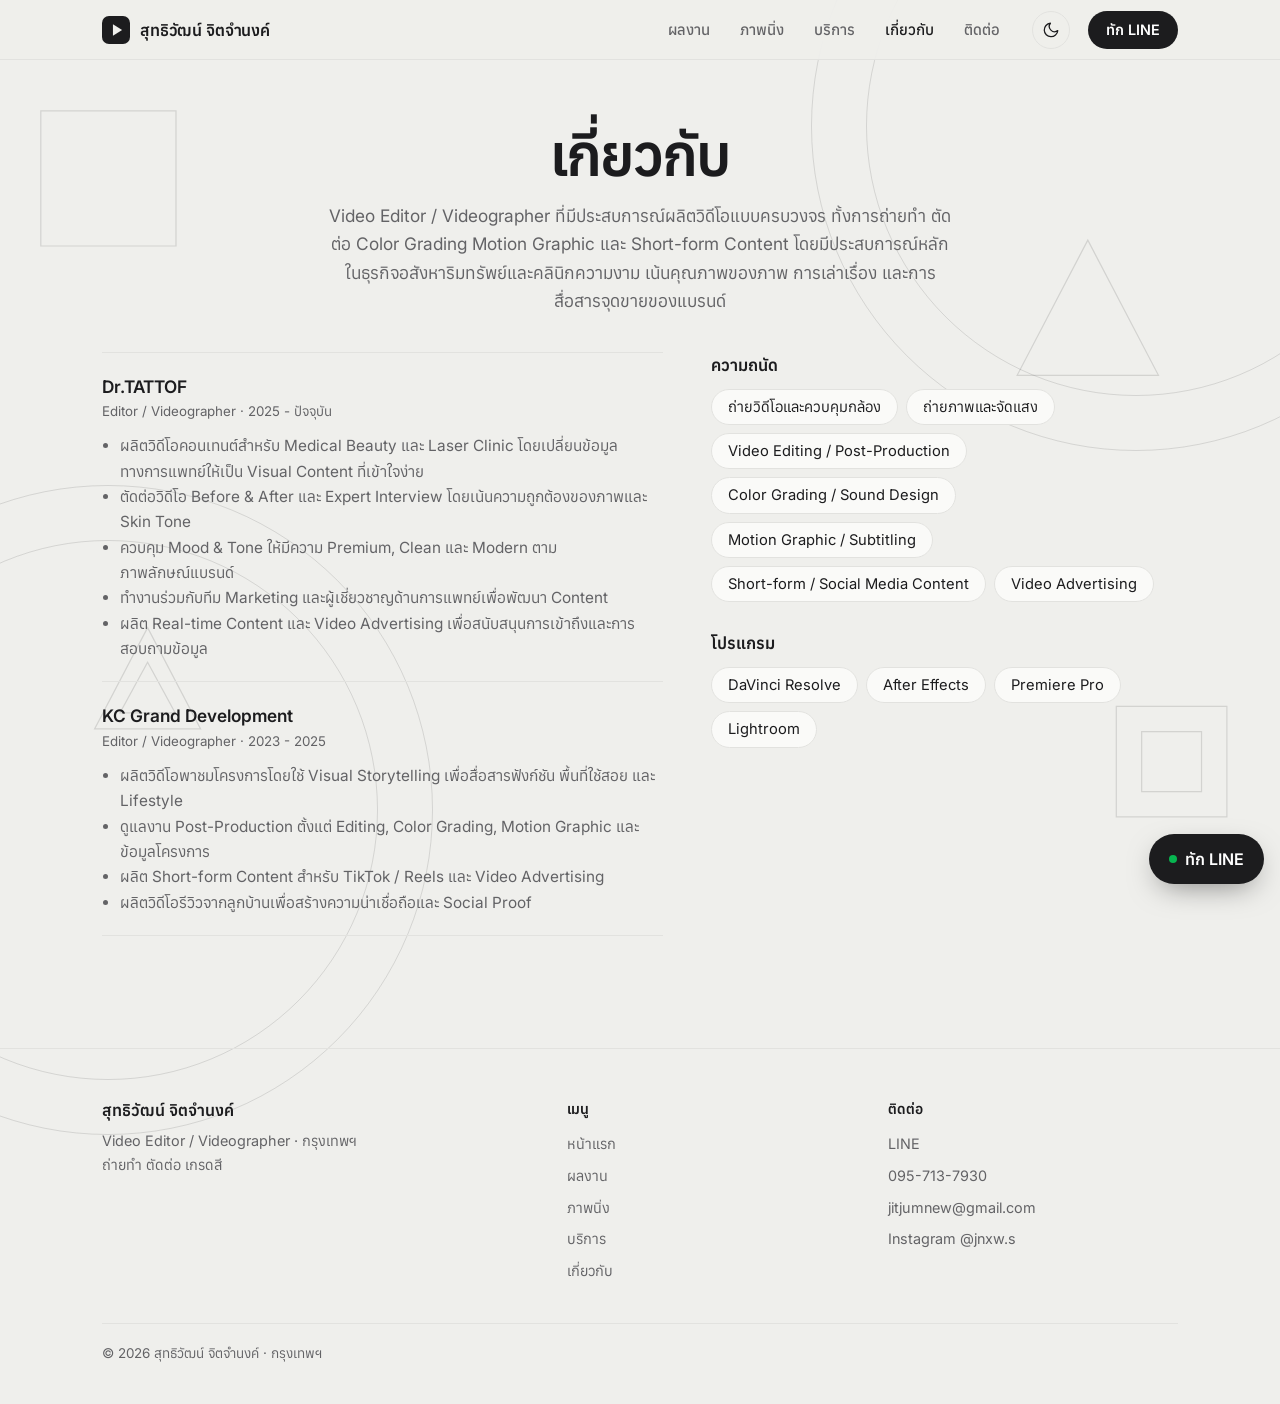
==== commit a4f6f4ff: "Add files via upload" ====
--- a/about.html
+++ b/about.html
@@ -26,7 +26,7 @@
 <link rel="icon" href="data:image/svg+xml,%3Csvg xmlns='http://www.w3.org/2000/svg' viewBox='0 0 64 64'%3E%3Crect width='64' height='64' rx='14' fill='%230b0b0b'/%3E%3Cpolygon points='25,19 25,45 46,32' fill='%23fff'/%3E%3C/svg%3E">
 <title>เกี่ยวกับ | JNEW Portfolio</title>
 <link rel="stylesheet" href="https://fonts.googleapis.com/css2?family=Inter:wght@400;500;600;700&family=Anuphan:wght@300;400;500;600;700&display=swap">
-<link rel="stylesheet" href="style.css?v=20261117-4">
+<link rel="stylesheet" href="style.css?v=20261117-5">
 </head>
 <body>
 <a class="skip" href="#main">ข้ามไปเนื้อหาหลัก</a>
@@ -53,6 +53,6 @@
 </main>
 <footer class="ft"><div class="wrap"><div class="fgrid"><div><b>สุทธิวัฒน์ จิตจำนงค์</b><p>Video Editor / Videographer · กรุงเทพฯ<br>ถ่ายทำ ตัดต่อ เกรดสี</p></div><div><h4>เมนู</h4><a href="index.html">หน้าแรก</a><a href="works.html">ผลงาน</a><a href="photos.html">ภาพนิ่ง</a><a href="services.html">บริการ</a><a href="about.html">เกี่ยวกับ</a></div><div><h4>ติดต่อ</h4><a href="https://line.me/ti/p/kPOHMV6HEb" target="_blank" rel="noopener">LINE</a><a href="tel:+66957137930">095-713-7930</a><a href="mailto:jitjumnew@gmail.com">jitjumnew@gmail.com</a><a href="https://www.instagram.com/jnxw.s?psln=MWlkempwNTc1dDA4Mw==" target="_blank" rel="noopener">Instagram @jnxw.s</a></div></div><p class="fine">© 2026 สุทธิวัฒน์ จิตจำนงค์ · กรุงเทพฯ</p></div></footer>
 <a class="linefab" href="https://line.me/ti/p/kPOHMV6HEb" target="_blank" rel="noopener" aria-label="ทักทาง LINE">ทัก LINE</a>
-<script src="site.js?v=20261117-4"></script>
+<script src="site.js?v=20261117-5"></script>
 </body>
 </html>
--- a/style.css
+++ b/style.css
@@ -55,12 +55,12 @@
 @media(prefers-reduced-motion:reduce){.reel2 .rt,.card .poster.sk::after{animation:none}.js section.rv{opacity:1;transform:none;transition:none}}
 .adlg{color:#f5f5f5}
 /* ===== Mobbin-style: monochrome canvas, black pills, soft cards ===== */
-:root{--bg:#efefec;--soft:#fafaf8;--ink:#1c1c1e;--mute:#636366;--line:#e2e2df;--on-ink:#fff;--glass:rgba(239,239,236,.85);--hover:#e6e6e2;--bd:#d6d6d6;--tilebd:#cecec8;--tilebdh:#c85a32;--bw:1.5px;--tileshadow:0 6px 24px -8px rgba(0,0,0,.07);--dot:#b5b5ae;--dotr:1.25px;--dots:26px;--ring:rgba(28,28,30,.12);--g:#7d7d78;--accent:#c85a32;--ease:cubic-bezier(.32,.72,0,1);color-scheme:light}
-:root[data-theme=dark]{--bg:#111113;--soft:#1c1c1f;--ink:#f2f2f5;--mute:#9e9ea4;--line:#2e2e32;--on-ink:#111113;--glass:rgba(17,17,19,.85);--hover:#252529;--bd:#3a3a3f;--tilebd:#2e2e32;--tilebdh:#4a4a50;--tileshadow:0 1px 2px rgba(0,0,0,.35);--dot:rgba(255,255,255,.07);--dotr:1px;--dots:28px;--bw:1px;--accent:#e0714a;--ring:rgba(255,255,255,.08);--g:#6f6f76;color-scheme:dark}
+:root{--bg:#efefec;--soft:#fafaf8;--ink:#1c1c1e;--mute:#636366;--line:#e2e2df;--on-ink:#fff;--glass:rgba(239,239,236,.85);--hover:#e6e6e2;--bd:#d6d6d6;--tilebd:#cecec8;--tilebdh:#c85a32;--bw:1.5px;--tileshadow:0 6px 24px -8px rgba(0,0,0,.07);--geo:rgba(28,28,30,.13);--ring:rgba(28,28,30,.12);--g:#7d7d78;--accent:#c85a32;--ease:cubic-bezier(.32,.72,0,1);color-scheme:light}
+:root[data-theme=dark]{--bg:#111113;--soft:#1c1c1f;--ink:#f2f2f5;--mute:#9e9ea4;--line:#2e2e32;--on-ink:#111113;--glass:rgba(17,17,19,.85);--hover:#252529;--bd:#3a3a3f;--tilebd:#2e2e32;--tilebdh:#4a4a50;--tileshadow:0 1px 2px rgba(0,0,0,.35);--geo:rgba(255,255,255,.10);--bw:1px;--accent:#e0714a;--ring:rgba(255,255,255,.08);--g:#6f6f76;color-scheme:dark}
 .adlg,dialog{--ink:#f5f5f5;--mute:#a3a3a3;--line:#2a2a2a;--panel:#141414}
 *,*::before,*::after{box-sizing:border-box}
 html{scroll-behavior:smooth;-webkit-text-size-adjust:100%}
-body{margin:0;background-color:var(--bg);background-image:radial-gradient(circle,var(--dot) var(--dotr),transparent calc(var(--dotr) + .3px));background-size:var(--dots) var(--dots);color:var(--ink);font-family:"Inter","Anuphan",-apple-system,BlinkMacSystemFont,"Segoe UI","Anuphan",system-ui,sans-serif;line-height:1.65;overflow-x:clip;-webkit-font-smoothing:antialiased}
+body{margin:0;background-color:var(--bg);color:var(--ink);font-family:"Inter","Anuphan",-apple-system,BlinkMacSystemFont,"Segoe UI","Anuphan",system-ui,sans-serif;line-height:1.65;overflow-x:clip;-webkit-font-smoothing:antialiased}
 a{color:inherit}
 :focus-visible{outline:2px solid var(--ink);outline-offset:3px;border-radius:8px}
 .wrap{max-width:1120px;margin:0 auto;padding:0 22px}
@@ -292,8 +292,6 @@
 
 /* ===== accent + bento tags + thai wrapping ===== */
 .tile small,.ct small,.card .cat{color:var(--accent);font-weight:600}
-.avail{display:inline-flex;align-items:center;gap:8px;margin:0 0 22px;padding:5px 14px;border:var(--bw) solid var(--tilebd);border-radius:99px;background:var(--soft);font-size:.88rem;font-weight:500}
-.avail i{width:8px;height:8px;border-radius:50%;background:var(--accent)}
 .tile .tags{display:flex;flex-wrap:wrap;gap:8px;margin-top:auto;padding:24px 56px 0 0}
 .tile .tags span{padding:3px 12px;border:1px solid var(--tilebd);border-radius:99px;background:var(--bg);color:var(--ink);font-size:.85rem;max-width:none}
 .tile .tags b{display:inline;margin:0 0 0 6px;max-width:none;color:var(--accent);font-size:inherit;font-weight:600;letter-spacing:0}
@@ -301,5 +299,15 @@
 .tile b .nw{color:inherit;max-width:none}
 
 /* ===== smooth theme switch (class is only present for ~0.5s while toggling) ===== */
-@property --dot{syntax:"<color>";inherits:true;initial-value:#b5b5ae}
-html.theme-fx,html.theme-fx *,html.theme-fx *::before,html.theme-fx *::after{transition:background-color .4s ease,color .4s ease,border-color .4s ease,outline-color .4s ease,box-shadow .4s ease,fill .4s ease,stroke .4s ease,--dot .4s ease!important}
+html.theme-fx,html.theme-fx *,html.theme-fx *::before,html.theme-fx *::after{transition:background-color .5s ease,color .5s ease,border-color .5s ease,outline-color .5s ease,box-shadow .5s ease,fill .5s ease,stroke .5s ease!important}
+
+/* ===== architectural geometry: slow drift ===== */
+.geo{position:fixed;inset:0;z-index:-1;pointer-events:none;overflow:hidden}
+.geo svg{position:absolute;fill:none;stroke:var(--geo);stroke-width:1.2;will-change:transform;animation:geodrift var(--d,18s) ease-in-out var(--dl,0s) infinite}
+.geo rect,.geo polygon{vector-effect:non-scaling-stroke}
+.geo .g1{width:clamp(70px,11vw,150px);top:12%;left:3%;--r:12deg;--d:19s;--dl:-4s}
+.geo .g2{width:clamp(60px,9vw,120px);right:4%;bottom:9%;--r:-10deg;--d:17s;--dl:-9s}
+.geo .g3{width:clamp(80px,12vw,160px);right:9%;top:26%;--r:8deg;--d:20s;--dl:-2s}
+.geo .g4{width:clamp(60px,9vw,120px);left:7%;bottom:18%;--r:-14deg;--d:16s;--dl:-11s}
+@keyframes geodrift{0%,100%{transform:translate(0,0) rotate(var(--r))}50%{transform:translate(22px,-30px) rotate(calc(var(--r) + 8deg))}}
+@media(prefers-reduced-motion:reduce){.geo svg{animation:none}}
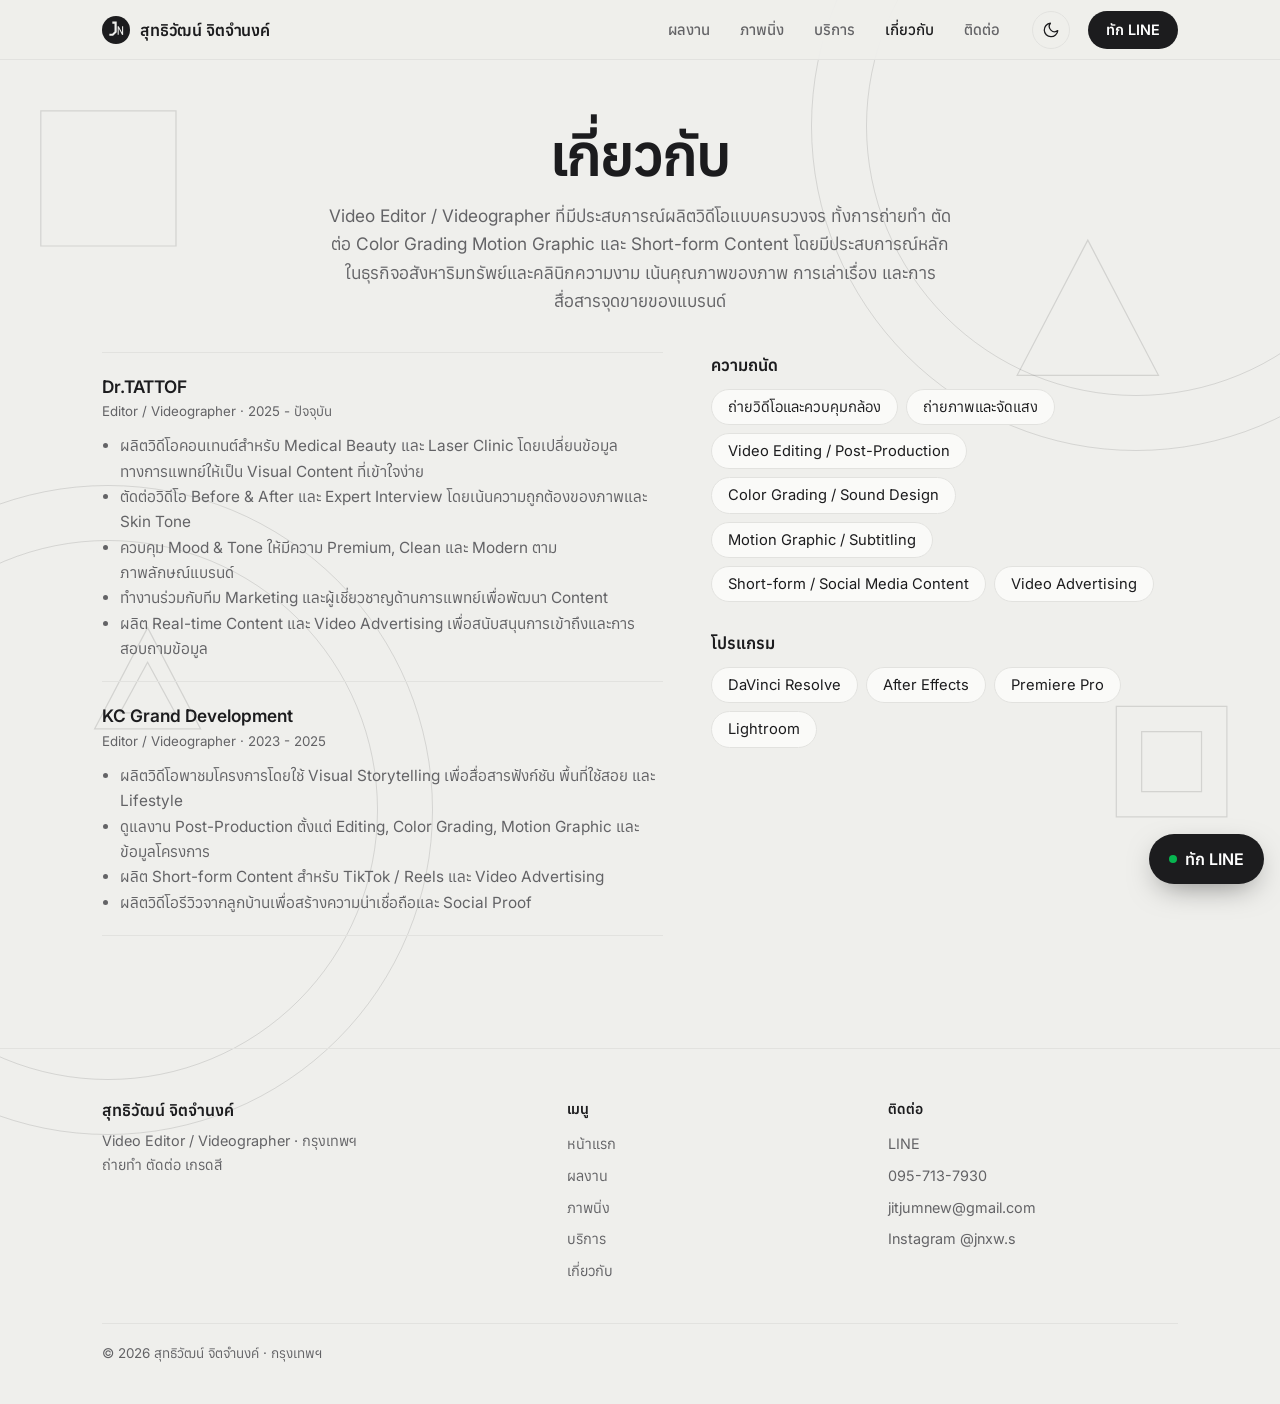
==== commit 16ac518d: "Add files via upload" ====
--- a/about.html
+++ b/about.html
@@ -23,14 +23,14 @@
 <meta name="twitter:title" content="เกี่ยวกับ | JNEW Portfolio">
 <meta name="twitter:description" content="ประสบการณ์ ซอฟต์แวร์ และความถนัดของสุทธิวัฒน์ จิตจำนงค์">
 <meta name="twitter:image" content="https://jnewst.github.io/jnewst/og-v3.jpg">
-<link rel="icon" href="data:image/svg+xml,%3Csvg xmlns='http://www.w3.org/2000/svg' viewBox='0 0 64 64'%3E%3Crect width='64' height='64' rx='14' fill='%230b0b0b'/%3E%3Cpolygon points='25,19 25,45 46,32' fill='%23fff'/%3E%3C/svg%3E">
+<link rel="icon" href="data:image/svg+xml,%3Csvg xmlns='http://www.w3.org/2000/svg' viewBox='0 0 64 64'%3E%3Ccircle cx='32' cy='32' r='32' fill='%230b0b0b'/%3E%3Cpath d='M35.8 23.6 L35.8 42.8 L38.2 42.8 L38.3 28.7 L45.9 43.3 L48.3 42.8 L48.3 23.6 L45.9 23.6 L45.8 37.7 L38.2 23.2Z M33.6 12.6 L23.6 12.6 L23.6 17.6 L28.6 17.7 L28.6 35.2 L23.4 40.4 L16.8 40.4 L16.8 45.4 L25.4 45.4 L33.6 37.2Z' fill='%23fff'/%3E%3C/svg%3E">
 <title>เกี่ยวกับ | JNEW Portfolio</title>
 <link rel="stylesheet" href="https://fonts.googleapis.com/css2?family=Inter:wght@400;500;600;700&family=Anuphan:wght@300;400;500;600;700&display=swap">
-<link rel="stylesheet" href="style.css?v=20261117-5">
+<link rel="stylesheet" href="style.css?v=20261117-10">
 </head>
 <body>
 <a class="skip" href="#main">ข้ามไปเนื้อหาหลัก</a>
-<header class="top" id="top"><div class="bar"><a class="brand" href="index.html" aria-label="หน้าแรก"><svg viewBox="0 0 64 64" aria-hidden="true"><rect width="64" height="64" rx="16" fill="#0b0b0b"/><polygon points="25,19 25,45 46,32" fill="#fff"/></svg><span><b>สุทธิวัฒน์ จิตจำนงค์</b></span></a><nav id="menu" aria-label="เมนูหลัก"><a href="works.html">ผลงาน</a><a href="photos.html" id="navphotos">ภาพนิ่ง</a><a href="services.html">บริการ</a><a href="about.html" aria-current="page">เกี่ยวกับ</a><a href="contact.html">ติดต่อ</a></nav><button class="tgl" type="button" aria-label="เปลี่ยนเป็นโหมดมืด"><svg class="i-sun" viewBox="0 0 24 24" aria-hidden="true"><circle cx="12" cy="12" r="4"/><path d="M12 2v2M12 20v2M4.9 4.9l1.4 1.4M17.7 17.7l1.4 1.4M2 12h2M20 12h2M4.9 19.1l1.4-1.4M17.7 6.3l1.4-1.4"/></svg><svg class="i-moon" viewBox="0 0 24 24" aria-hidden="true"><path d="M21 12.8A9 9 0 1 1 11.2 3a7 7 0 0 0 9.8 9.8z"/></svg></button><a class="cta" href="https://line.me/ti/p/kPOHMV6HEb" target="_blank" rel="noopener">ทัก LINE</a><button class="mbtn" type="button" aria-label="เมนู" aria-expanded="false" aria-controls="menu"><i></i><i></i></button></div></header>
+<header class="top" id="top"><div class="bar"><a class="brand" href="index.html" aria-label="หน้าแรก"><svg viewBox="0 0 64 64" aria-hidden="true"><circle cx="32" cy="32" r="32" fill="#0b0b0b"/><path d="M35.8 23.6 L35.8 42.8 L38.2 42.8 L38.3 28.7 L45.9 43.3 L48.3 42.8 L48.3 23.6 L45.9 23.6 L45.8 37.7 L38.2 23.2Z M33.6 12.6 L23.6 12.6 L23.6 17.6 L28.6 17.7 L28.6 35.2 L23.4 40.4 L16.8 40.4 L16.8 45.4 L25.4 45.4 L33.6 37.2Z" fill="#fff"/></svg><span><b>สุทธิวัฒน์ จิตจำนงค์</b></span></a><nav id="menu" aria-label="เมนูหลัก"><a href="works.html">ผลงาน</a><a href="photos.html" id="navphotos">ภาพนิ่ง</a><a href="services.html">บริการ</a><a href="about.html" aria-current="page">เกี่ยวกับ</a><a href="contact.html">ติดต่อ</a></nav><button class="tgl" type="button" aria-label="เปลี่ยนเป็นโหมดมืด"><svg class="i-sun" viewBox="0 0 24 24" aria-hidden="true"><circle cx="12" cy="12" r="4"/><path d="M12 2v2M12 20v2M4.9 4.9l1.4 1.4M17.7 17.7l1.4 1.4M2 12h2M20 12h2M4.9 19.1l1.4-1.4M17.7 6.3l1.4-1.4"/></svg><svg class="i-moon" viewBox="0 0 24 24" aria-hidden="true"><path d="M21 12.8A9 9 0 1 1 11.2 3a7 7 0 0 0 9.8 9.8z"/></svg></button><a class="cta" href="https://line.me/ti/p/kPOHMV6HEb" target="_blank" rel="noopener">ทัก LINE</a><button class="mbtn" type="button" aria-label="เมนู" aria-expanded="false" aria-controls="menu"><i></i><i></i></button></div></header>
 <main class="wrap" id="main">
 <section class="pg">
   <h1 class="ph">เกี่ยวกับ</h1>
@@ -53,6 +53,6 @@
 </main>
 <footer class="ft"><div class="wrap"><div class="fgrid"><div><b>สุทธิวัฒน์ จิตจำนงค์</b><p>Video Editor / Videographer · กรุงเทพฯ<br>ถ่ายทำ ตัดต่อ เกรดสี</p></div><div><h4>เมนู</h4><a href="index.html">หน้าแรก</a><a href="works.html">ผลงาน</a><a href="photos.html">ภาพนิ่ง</a><a href="services.html">บริการ</a><a href="about.html">เกี่ยวกับ</a></div><div><h4>ติดต่อ</h4><a href="https://line.me/ti/p/kPOHMV6HEb" target="_blank" rel="noopener">LINE</a><a href="tel:+66957137930">095-713-7930</a><a href="mailto:jitjumnew@gmail.com">jitjumnew@gmail.com</a><a href="https://www.instagram.com/jnxw.s?psln=MWlkempwNTc1dDA4Mw==" target="_blank" rel="noopener">Instagram @jnxw.s</a></div></div><p class="fine">© 2026 สุทธิวัฒน์ จิตจำนงค์ · กรุงเทพฯ</p></div></footer>
 <a class="linefab" href="https://line.me/ti/p/kPOHMV6HEb" target="_blank" rel="noopener" aria-label="ทักทาง LINE">ทัก LINE</a>
-<script src="site.js?v=20261117-5"></script>
+<script src="site.js?v=20261117-10"></script>
 </body>
 </html>
--- a/style.css
+++ b/style.css
@@ -274,7 +274,7 @@
 /* ===== soft neutral cards + dark mode ===== */
 .tile,.ct,.bento .bi,.steps>div,.svc>div{border:var(--bw) solid var(--tilebd);box-shadow:var(--tileshadow)}
 .tile,.ct{transition:transform .45s var(--ease),border-color .25s ease,background .25s ease}
-.brand svg rect{fill:var(--ink)}.brand svg polygon{fill:var(--bg)}
+.brand svg circle{fill:var(--ink)}.brand svg path{fill:var(--bg)}
 body::before,body::after{content:"";position:fixed;z-index:-1;pointer-events:none;width:min(62vw,540px);aspect-ratio:1;border:1px solid var(--ring);border-radius:50%;outline:1px solid var(--ring);outline-offset:54px}
 body::before{top:-16vmin;right:-14vmin}
 body::after{bottom:-20vmin;left:-18vmin}
@@ -311,3 +311,19 @@
 .geo .g4{width:clamp(60px,9vw,120px);left:7%;bottom:18%;--r:-14deg;--d:16s;--dl:-11s}
 @keyframes geodrift{0%,100%{transform:translate(0,0) rotate(var(--r))}50%{transform:translate(22px,-30px) rotate(calc(var(--r) + 8deg))}}
 @media(prefers-reduced-motion:reduce){.geo svg{animation:none}}
+
+/* ===== album previews: show the whole photo, never cropped ===== */
+.card.album .poster img{object-fit:contain}
+#adlg .acover{object-fit:contain}
+.adlg .agrid img{object-fit:contain}
+
+/* ===== curved video carousel (home) ===== */
+#featured{padding:0}
+.reel{position:relative;width:min(100%,1440px);height:calc(var(--u,1px)*410);margin:34px auto 0;overflow:hidden;cursor:grab;touch-action:pan-y;user-select:none;-webkit-user-select:none;-webkit-mask-image:linear-gradient(90deg,transparent,#000 6%,#000 94%,transparent);mask-image:linear-gradient(90deg,transparent,#000 6%,#000 94%,transparent)}
+.reel.drag{cursor:grabbing}
+.rc{position:absolute;left:0;top:0;display:block;overflow:hidden;background:var(--soft);color:#fff;text-decoration:none;will-change:transform;-webkit-user-drag:none;transform:translate3d(-9999px,0,0)}
+.rc img{position:absolute;inset:0;width:100%;height:100%;object-fit:cover;pointer-events:none;-webkit-user-drag:none;transition:opacity .5s ease}
+.rc::after{content:"";position:absolute;left:0;right:0;bottom:0;height:50%;background:linear-gradient(transparent,rgba(0,0,0,.55));pointer-events:none}
+.rc .pl{position:absolute;z-index:1;left:calc(var(--u,1px)*14);bottom:var(--pb,10px);width:max(26px,calc(var(--u,1px)*34));height:max(26px,calc(var(--u,1px)*34));border-radius:50%;background:rgba(255,255,255,.28);-webkit-backdrop-filter:blur(8px);backdrop-filter:blur(8px);display:grid;place-items:center}
+.rc .pl::before{content:"";margin-left:12%;border-left:max(8px,calc(var(--u,1px)*11)) solid #fff;border-top:max(5px,calc(var(--u,1px)*7)) solid transparent;border-bottom:max(5px,calc(var(--u,1px)*7)) solid transparent}
+.rc .cap{position:absolute;z-index:1;left:calc(var(--u,1px)*14);right:calc(var(--u,1px)*12);bottom:calc(var(--pb,10px) + max(26px,calc(var(--u,1px)*34)) + 8px);font-size:max(11px,calc(var(--u,1px)*13.5));font-weight:600;line-height:1.35;display:-webkit-box;-webkit-line-clamp:2;-webkit-box-orient:vertical;overflow:hidden}
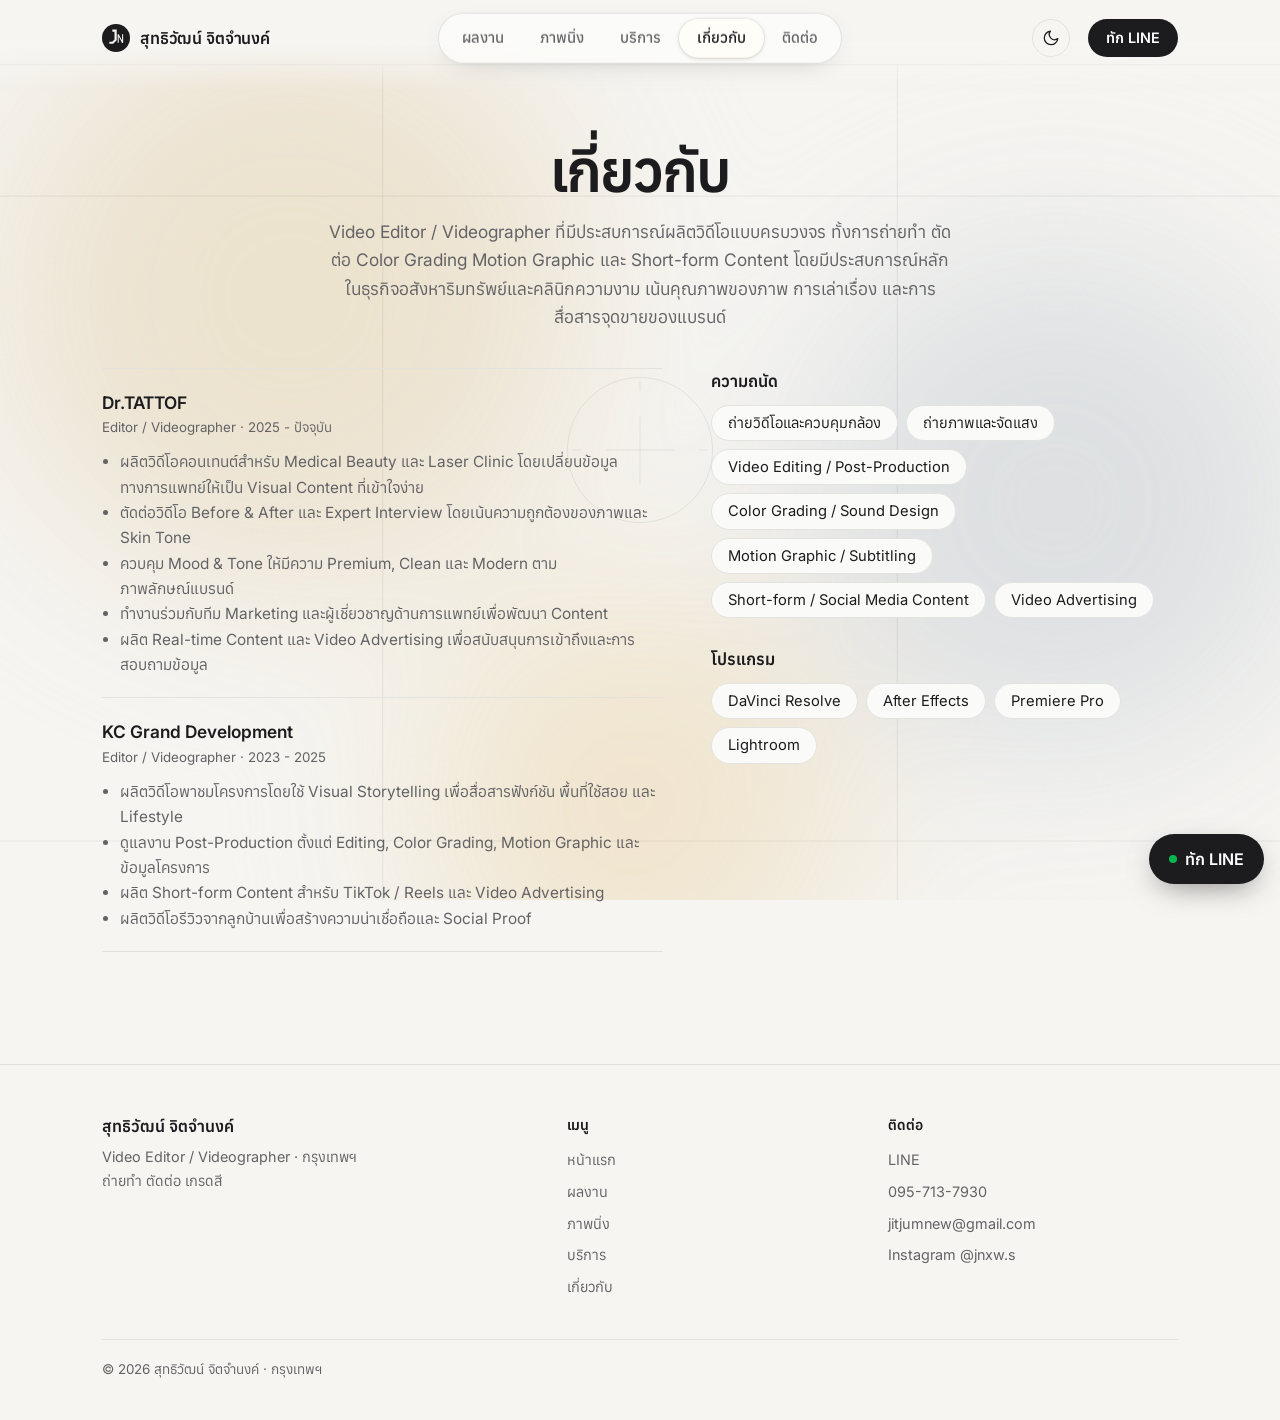
==== commit 94c4762c: "Add files via upload" ====
--- a/about.html
+++ b/about.html
@@ -27,6 +27,7 @@
 <title>เกี่ยวกับ | JNEW Portfolio</title>
 <link rel="stylesheet" href="https://fonts.googleapis.com/css2?family=Inter:wght@400;500;600;700&family=Anuphan:wght@300;400;500;600;700&display=swap">
 <link rel="stylesheet" href="style.css?v=20261117-10">
+<link rel="stylesheet" href="pill.css?v=1">
 </head>
 <body>
 <a class="skip" href="#main">ข้ามไปเนื้อหาหลัก</a>
@@ -54,5 +55,6 @@
 <footer class="ft"><div class="wrap"><div class="fgrid"><div><b>สุทธิวัฒน์ จิตจำนงค์</b><p>Video Editor / Videographer · กรุงเทพฯ<br>ถ่ายทำ ตัดต่อ เกรดสี</p></div><div><h4>เมนู</h4><a href="index.html">หน้าแรก</a><a href="works.html">ผลงาน</a><a href="photos.html">ภาพนิ่ง</a><a href="services.html">บริการ</a><a href="about.html">เกี่ยวกับ</a></div><div><h4>ติดต่อ</h4><a href="https://line.me/ti/p/kPOHMV6HEb" target="_blank" rel="noopener">LINE</a><a href="tel:+66957137930">095-713-7930</a><a href="mailto:jitjumnew@gmail.com">jitjumnew@gmail.com</a><a href="https://www.instagram.com/jnxw.s?psln=MWlkempwNTc1dDA4Mw==" target="_blank" rel="noopener">Instagram @jnxw.s</a></div></div><p class="fine">© 2026 สุทธิวัฒน์ จิตจำนงค์ · กรุงเทพฯ</p></div></footer>
 <a class="linefab" href="https://line.me/ti/p/kPOHMV6HEb" target="_blank" rel="noopener" aria-label="ทักทาง LINE">ทัก LINE</a>
 <script src="site.js?v=20261117-10"></script>
+<script src="pill.js?v=1"></script>
 </body>
 </html>
--- a/pill.css
+++ b/pill.css
@@ -0,0 +1,28 @@
+/* JNEW: Floating Pill navbar + Parallax background (ใช้ทุกหน้า) — โหลดต่อจาก style.css */
+:root:not([data-theme=dark]){--bg:#F6F5F2;--pg:rgba(255,255,255,.55);--pgh:rgba(255,255,255,.75);--pl:rgba(28,28,30,.12);--pi:#fffdf8;--pish:0 1px 4px rgba(40,30,10,.16),0 0 0 1px rgba(40,30,10,.05);--vf:28,28,30;--vfo:.075;--a1:#eadfc9;--a2:#d9dcdf;--a3:#efe2c8;--aop:.85}
+:root[data-theme=dark]{--pg:rgba(30,30,34,.55);--pgh:rgba(255,255,255,.08);--pl:rgba(255,255,255,.12);--pi:rgba(255,255,255,.16);--pish:none;--vf:255,255,255;--vfo:.06;--a1:#2b2a28;--a2:#23272c;--a3:#2a2620;--aop:.5}
+
+/* พื้นหลังเดิม (วงกลม/รูปทรง) ปิดไว้ ใช้ Viewfinder แทน */
+.geo,body::before,body::after{display:none!important}
+#vf{position:fixed;inset:0;z-index:-1;pointer-events:none;overflow:hidden}
+#vf .vl{position:absolute;inset:-60px;will-change:transform}
+#vf .au{filter:blur(90px);opacity:var(--aop)}
+#vf .au i{position:absolute;border-radius:50%;animation:vfflow 26s ease-in-out infinite alternate}
+#vf .au i:nth-child(1){width:46vw;height:46vw;left:4%;top:6%;background:var(--a1)}
+#vf .au i:nth-child(2){width:40vw;height:40vw;right:2%;top:30%;background:var(--a2);animation-duration:32s;animation-delay:-9s}
+#vf .au i:nth-child(3){width:34vw;height:34vw;left:34%;bottom:-6%;background:var(--a3);animation-duration:38s;animation-delay:-17s}
+@keyframes vfflow{to{transform:translate(8vw,-6vh) scale(1.18)}}
+#vf svg{position:absolute;inset:0;width:100%;height:100%;fill:none;stroke:rgb(var(--vf));stroke-opacity:var(--vfo);stroke-width:1}
+#vf svg *{vector-effect:non-scaling-stroke}
+
+#pind{display:none}
+@media(min-width:721px){
+ header.top::before{inset:0 0 -16px 0;background:linear-gradient(to bottom,var(--bg) 45%,transparent);-webkit-backdrop-filter:none;backdrop-filter:none;border-bottom:0}
+ .bar{height:76px}
+ .tgl{margin-left:auto}
+ header.top nav{position:absolute;left:50%;top:50%;transform:translate(-50%,-50%);margin:0;padding:5px;gap:0;border-radius:999px;background:var(--pg);border:1px solid var(--pl);box-shadow:inset 0 1px 0 var(--pgh),0 8px 28px -14px rgba(0,0,0,.25);-webkit-backdrop-filter:blur(14px) saturate(1.3);backdrop-filter:blur(14px) saturate(1.3)}
+ header.top nav a{position:relative;z-index:1;padding:7px 18px;white-space:nowrap;background:none}
+ header.top nav a:hover,header.top nav a[aria-current]{background:none;color:var(--ink)}
+ #pind{display:block;position:absolute;z-index:0;top:5px;bottom:5px;left:0;width:0;border-radius:999px;background:var(--pi);box-shadow:var(--pish);opacity:0;transition:transform .55s cubic-bezier(.34,1.2,.5,1),width .55s cubic-bezier(.34,1.2,.5,1),opacity .3s;will-change:transform,width}
+}
+@media(prefers-reduced-motion:reduce){#vf .au i{animation:none}#pind{transition:none}}
